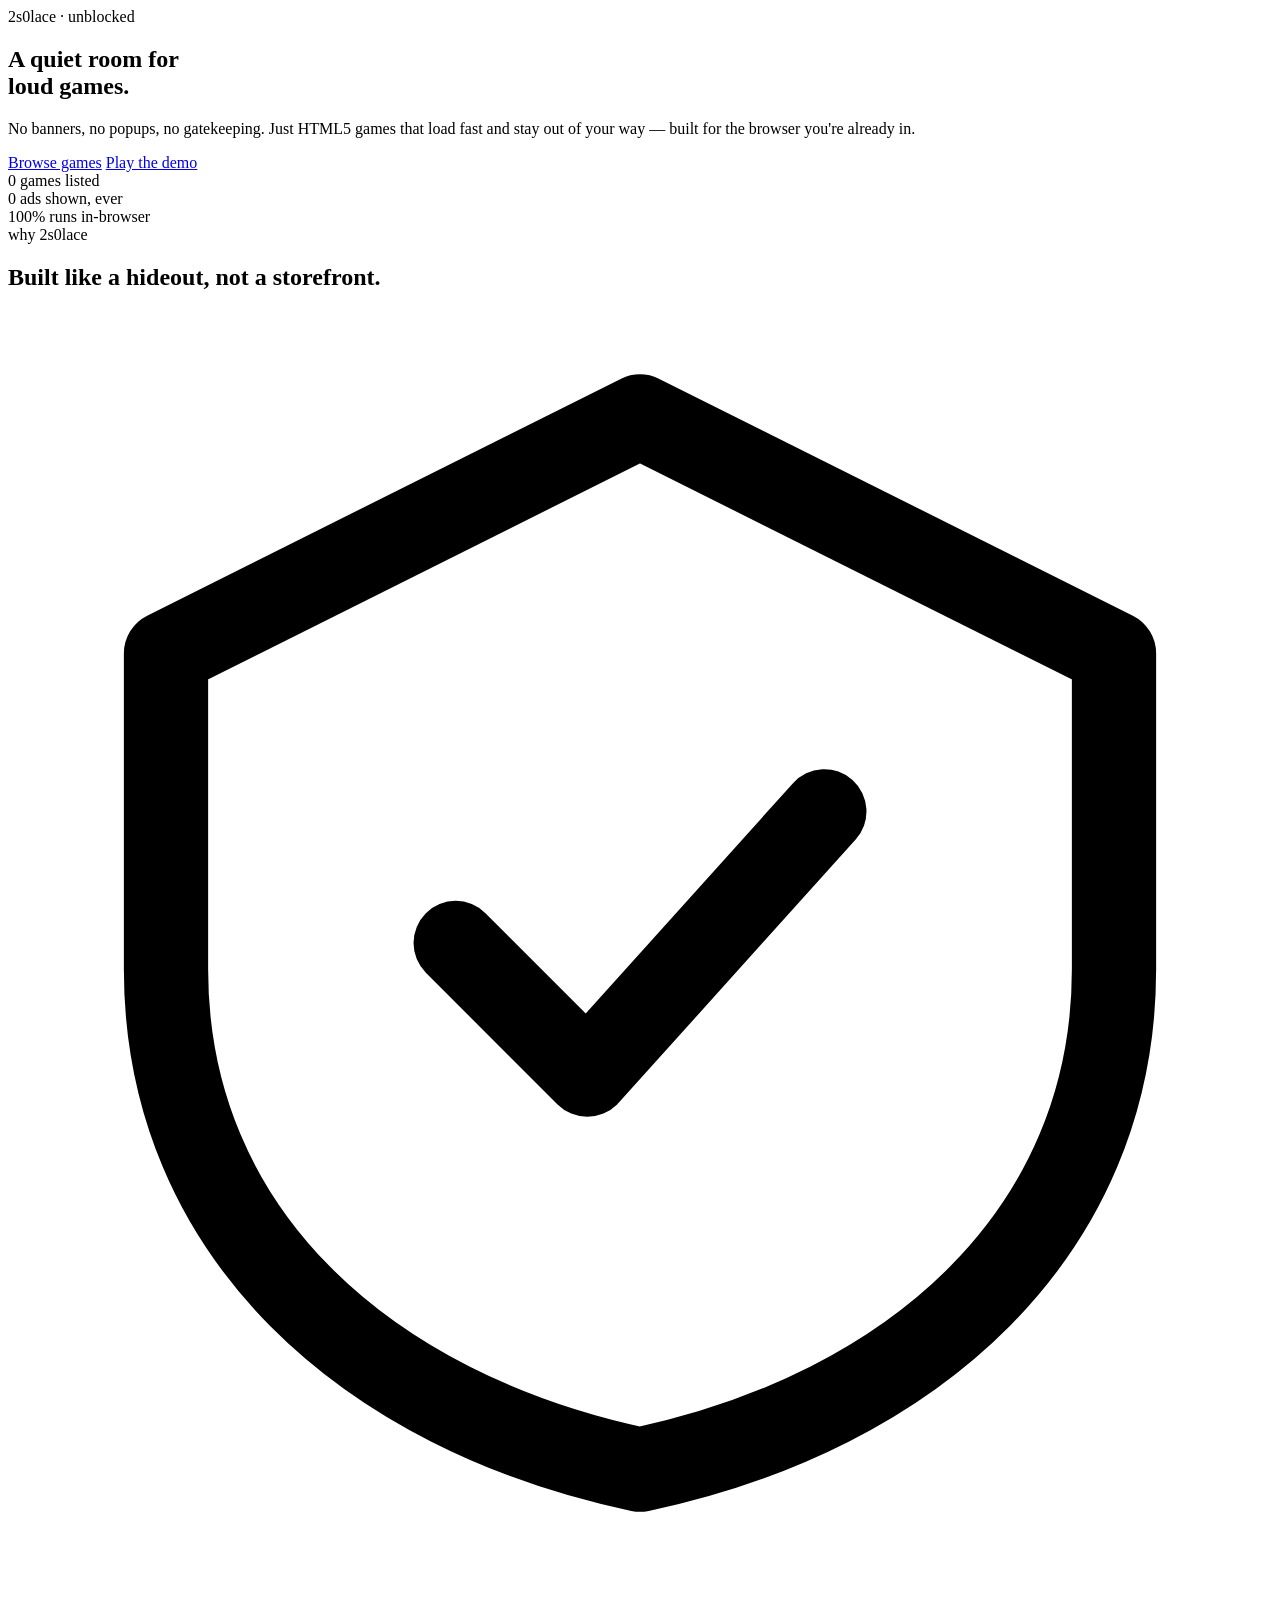
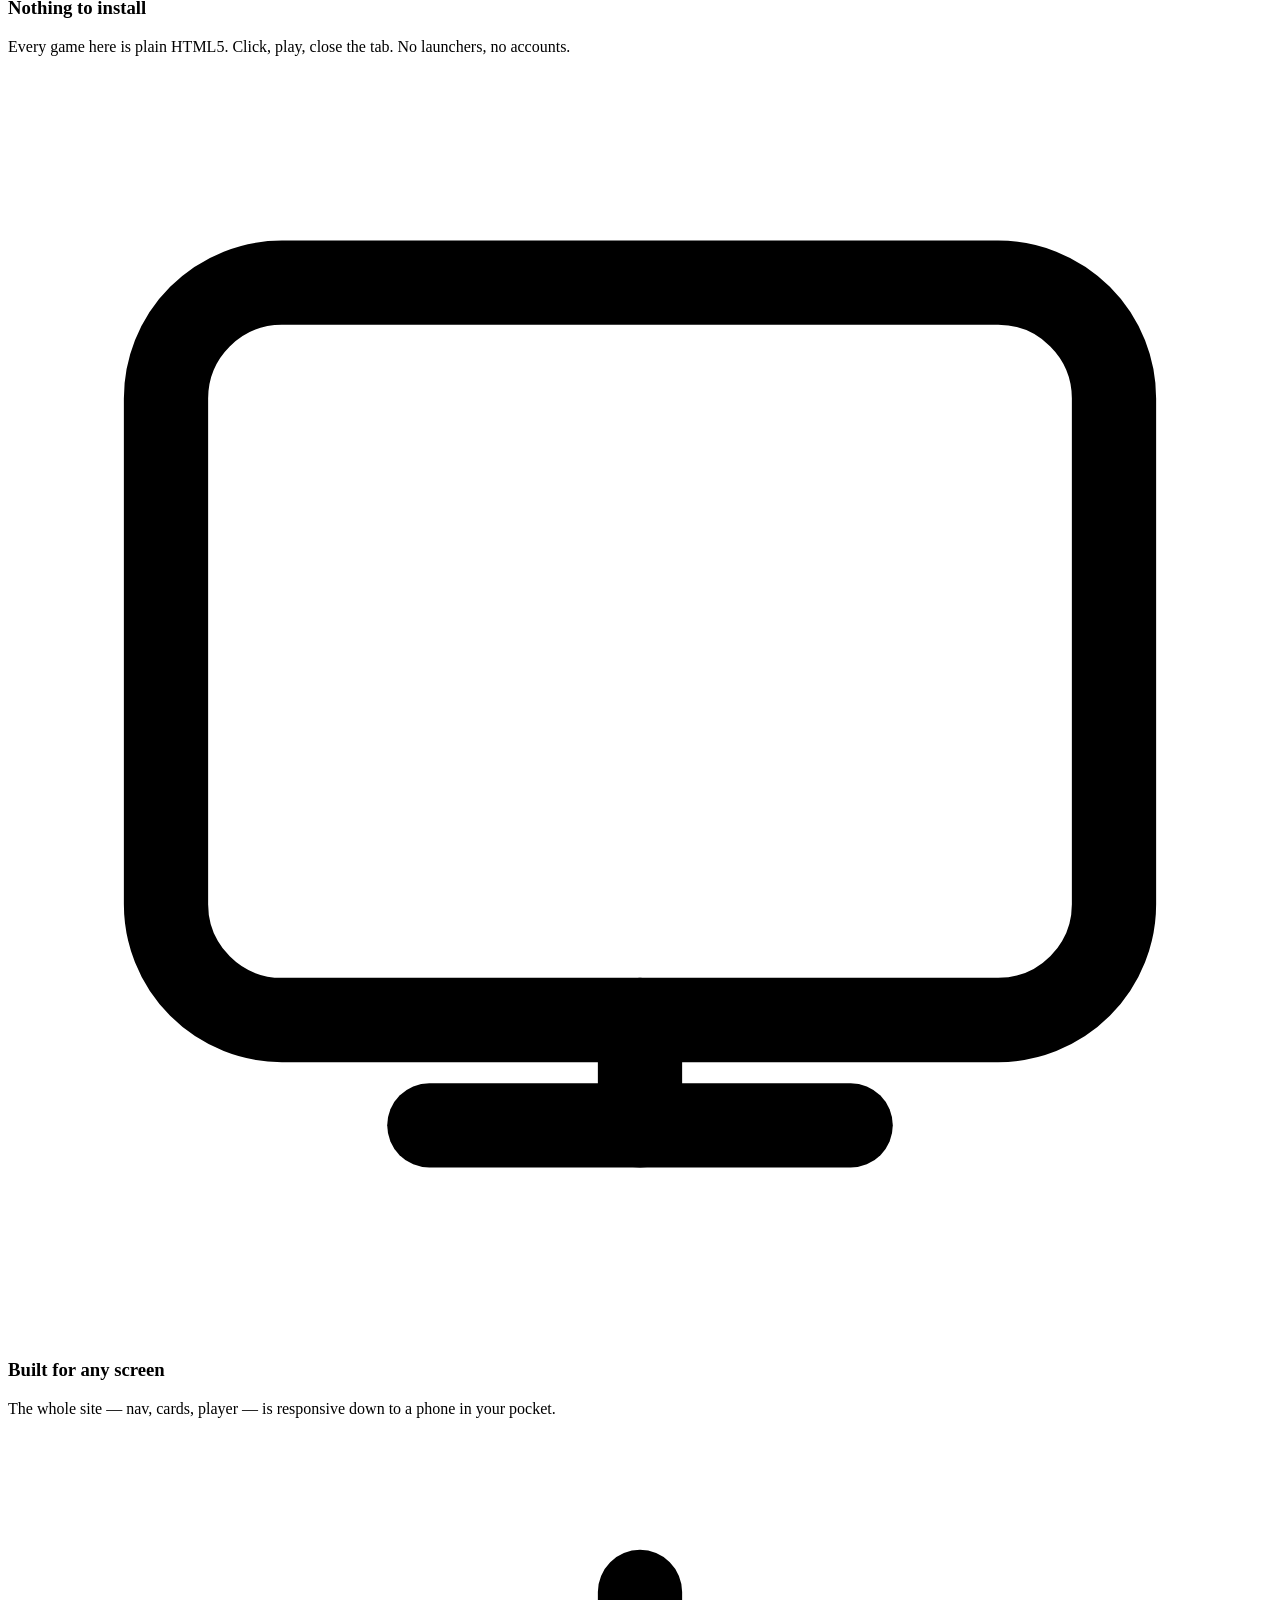
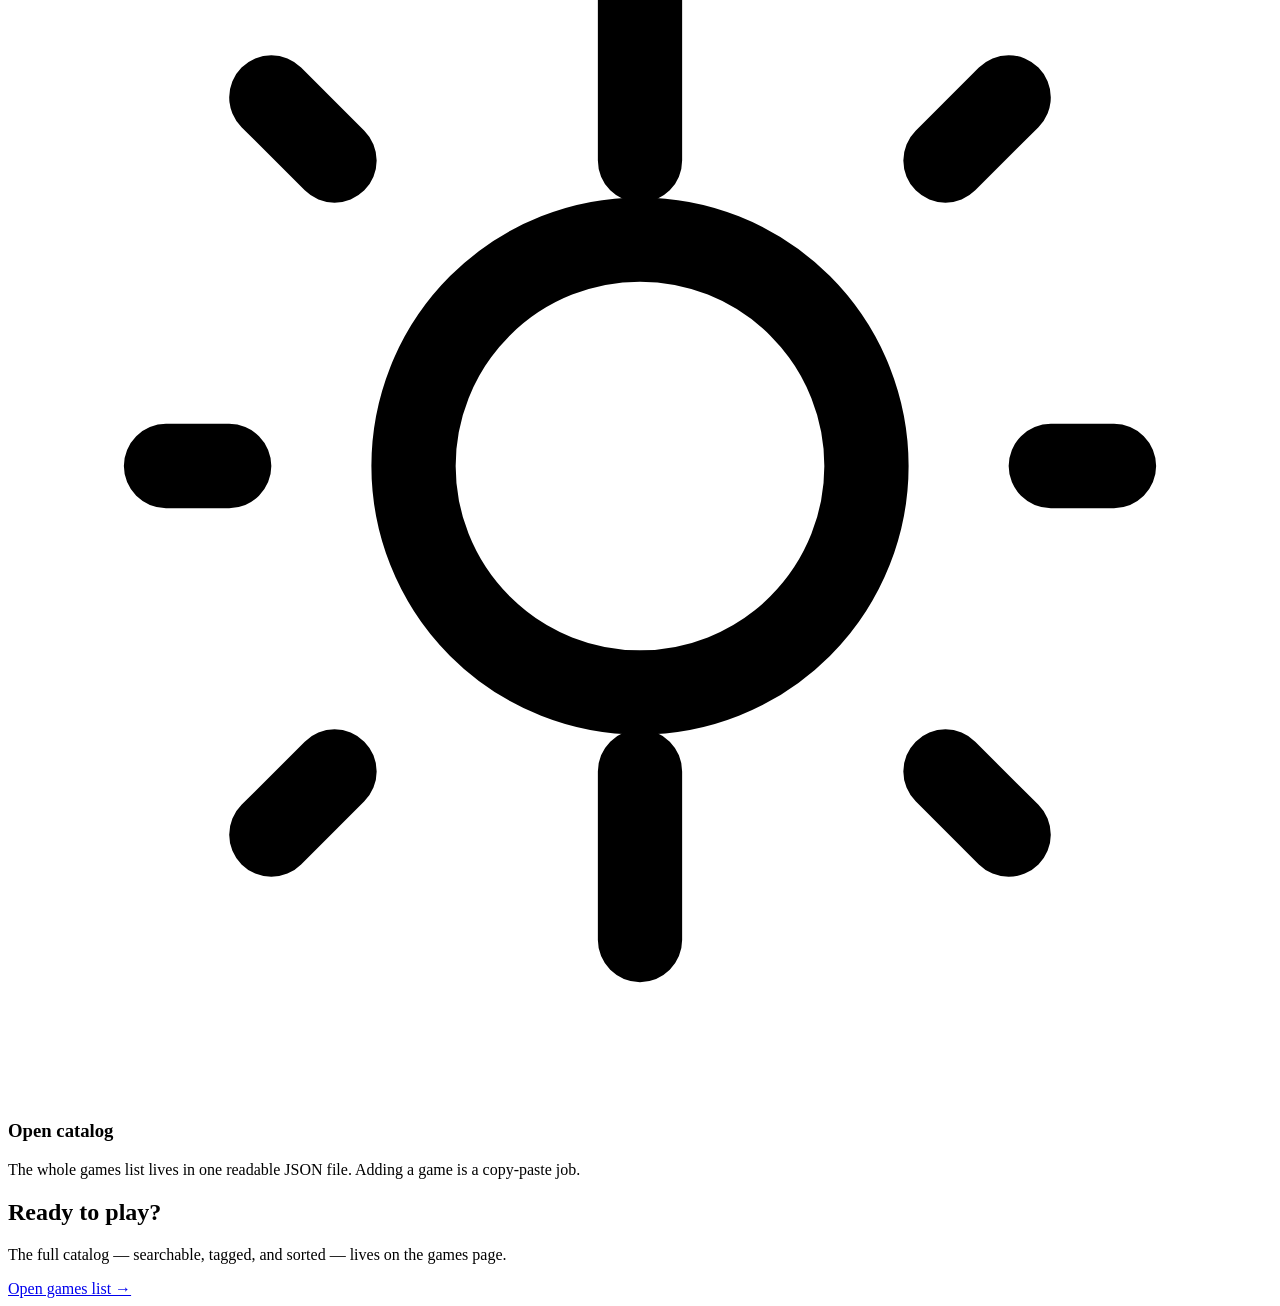
==== index.html @ 64560078 "Create index.html for 2S0LACE homepage This HTML file serves as the main page for 2S0LACE, featuring" ====
<!DOCTYPE html>
<html lang="en">
<head>
<meta charset="UTF-8" />
<meta name="viewport" content="width=device-width, initial-scale=1.0" />
<title>2S0LACE — unblocked</title>
<meta name="description" content="2S0LACE — a clean, glass-styled home for unblocked HTML5 games." />
<link rel="stylesheet" href="assets/css/tokens.css" />
<link rel="stylesheet" href="assets/css/nav.css" />
<link rel="stylesheet" href="assets/css/home.css" />
</head>
<body data-page="home">

<div id="nav-mount"></div>

<div class="page">
  <div class="content">
    <div class="container">

      <section class="hero glass glass-raised">
        <div class="hero-copy">
          <span class="eyebrow">2s0lace · unblocked</span>
          <h1 class="hero-title">A quiet room for<br />loud games.</h1>
          <p class="hero-sub">
            No banners, no popups, no gatekeeping. Just HTML5 games that load fast
            and stay out of your way — built for the browser you're already in.
          </p>
          <div class="hero-actions">
            <a href="games.html" class="btn btn-primary">Browse games</a>
            <a href="games.html#sample-game" class="btn btn-glass">Play the demo</a>
          </div>
        </div>
        <div class="hero-orb" aria-hidden="true">
          <div class="orb-ring r1"></div>
          <div class="orb-ring r2"></div>
          <div class="orb-ring r3"></div>
          <div class="orb-core"></div>
        </div>
      </section>

      <section class="stat-row">
        <div class="stat-card glass" id="stat-count">
          <span class="stat-num">—</span>
          <span class="stat-label">games listed</span>
        </div>
        <div class="stat-card glass">
          <span class="stat-num">0</span>
          <span class="stat-label">ads shown, ever</span>
        </div>
        <div class="stat-card glass">
          <span class="stat-num">100%</span>
          <span class="stat-label">runs in-browser</span>
        </div>
      </section>

      <section class="section-block">
        <div class="section-head">
          <span class="eyebrow">why 2s0lace</span>
          <h2>Built like a hideout, not a storefront.</h2>
        </div>
        <div class="feature-grid">
          <div class="feature-card glass">
            <div class="feature-icon">
              <svg viewBox="0 0 24 24" fill="none" stroke="currentColor" stroke-width="1.6" stroke-linecap="round" stroke-linejoin="round"><path d="M12 2 3 6.5v6c0 5 3.8 8.4 9 9.5 5.2-1.1 9-4.5 9-9.5v-6L12 2Z"/><path d="m8.5 12 2.5 2.5 4.5-5"/></svg>
            </div>
            <h3>Nothing to install</h3>
            <p>Every game here is plain HTML5. Click, play, close the tab. No launchers, no accounts.</p>
          </div>
          <div class="feature-card glass">
            <div class="feature-icon">
              <svg viewBox="0 0 24 24" fill="none" stroke="currentColor" stroke-width="1.6" stroke-linecap="round" stroke-linejoin="round"><rect x="3" y="4" width="18" height="14" rx="2.2"/><path d="M8 20h8"/><path d="M12 18v2"/></svg>
            </div>
            <h3>Built for any screen</h3>
            <p>The whole site — nav, cards, player — is responsive down to a phone in your pocket.</p>
          </div>
          <div class="feature-card glass">
            <div class="feature-icon">
              <svg viewBox="0 0 24 24" fill="none" stroke="currentColor" stroke-width="1.6" stroke-linecap="round" stroke-linejoin="round"><path d="M12 3v3.2M12 17.8V21M4.2 12H3m18 0h-1.2M6.2 6.2 5 5m14 14-1.2-1.2M17.8 6.2 19 5M5 19l1.2-1.2"/><circle cx="12" cy="12" r="4.3"/></svg>
            </div>
            <h3>Open catalog</h3>
            <p>The whole games list lives in one readable JSON file. Adding a game is a copy-paste job.</p>
          </div>
        </div>
      </section>

      <section class="cta-strip glass">
        <div>
          <h2>Ready to play?</h2>
          <p>The full catalog — searchable, tagged, and sorted — lives on the games page.</p>
        </div>
        <a href="games.html" class="btn btn-primary">Open games list →</a>
      </section>

    </div>
  </div>
</div>

<script src="assets/js/nav.js"></script>
<script>
  fetch('games-list.json')
    .then(r => r.json())
    .then(d => {
      const n = Array.isArray(d.games) ? d.games.length : 0;
      document.querySelector('#stat-count .stat-num').textContent = n;
    })
    .catch(() => { document.querySelector('#stat-count .stat-num').textContent = '0'; });
</script>
</body>
</html>
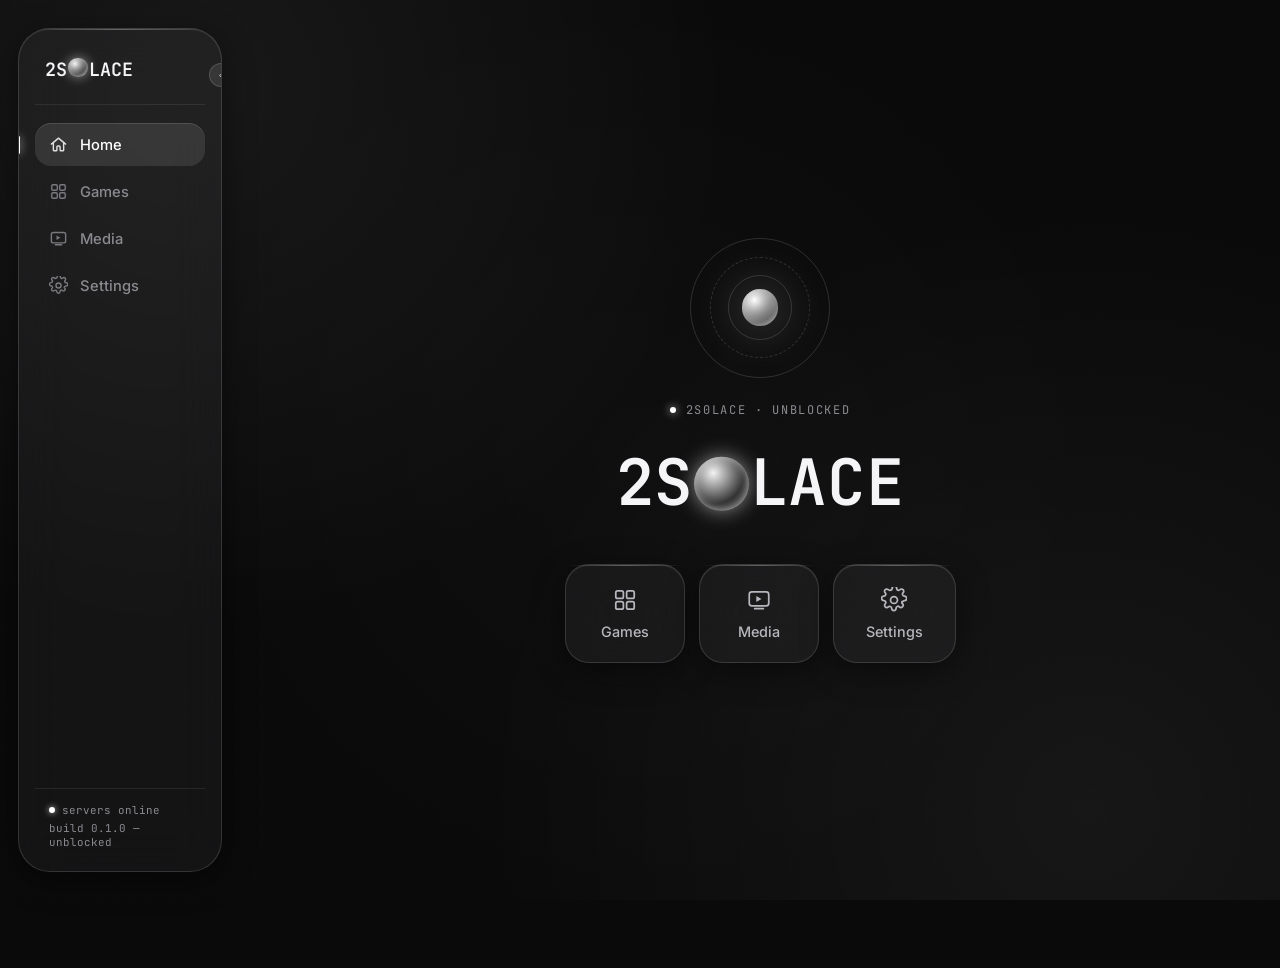
==== commit ef061a25: "Add files via upload" ====
--- a/index.html
+++ b/index.html
@@ -15,80 +15,33 @@
 
 <div class="page">
   <div class="content">
-    <div class="container">
+    <div class="container landing-container">
 
-      <section class="hero glass glass-raised">
-        <div class="hero-copy">
-          <span class="eyebrow">2s0lace · unblocked</span>
-          <h1 class="hero-title">A quiet room for<br />loud games.</h1>
-          <p class="hero-sub">
-            No banners, no popups, no gatekeeping. Just HTML5 games that load fast
-            and stay out of your way — built for the browser you're already in.
-          </p>
-          <div class="hero-actions">
-            <a href="games.html" class="btn btn-primary">Browse games</a>
-            <a href="games.html#sample-game" class="btn btn-glass">Play the demo</a>
-          </div>
-        </div>
-        <div class="hero-orb" aria-hidden="true">
+      <section class="landing">
+        <div class="landing-orb" aria-hidden="true">
           <div class="orb-ring r1"></div>
           <div class="orb-ring r2"></div>
           <div class="orb-ring r3"></div>
           <div class="orb-core"></div>
         </div>
-      </section>
 
-      <section class="stat-row">
-        <div class="stat-card glass" id="stat-count">
-          <span class="stat-num">—</span>
-          <span class="stat-label">games listed</span>
-        </div>
-        <div class="stat-card glass">
-          <span class="stat-num">0</span>
-          <span class="stat-label">ads shown, ever</span>
-        </div>
-        <div class="stat-card glass">
-          <span class="stat-num">100%</span>
-          <span class="stat-label">runs in-browser</span>
-        </div>
-      </section>
+        <span class="eyebrow">2s0lace · unblocked</span>
+        <h1 class="landing-title">2S<span class="lens-inline"></span>LACE</h1>
 
-      <section class="section-block">
-        <div class="section-head">
-          <span class="eyebrow">why 2s0lace</span>
-          <h2>Built like a hideout, not a storefront.</h2>
-        </div>
-        <div class="feature-grid">
-          <div class="feature-card glass">
-            <div class="feature-icon">
-              <svg viewBox="0 0 24 24" fill="none" stroke="currentColor" stroke-width="1.6" stroke-linecap="round" stroke-linejoin="round"><path d="M12 2 3 6.5v6c0 5 3.8 8.4 9 9.5 5.2-1.1 9-4.5 9-9.5v-6L12 2Z"/><path d="m8.5 12 2.5 2.5 4.5-5"/></svg>
-            </div>
-            <h3>Nothing to install</h3>
-            <p>Every game here is plain HTML5. Click, play, close the tab. No launchers, no accounts.</p>
-          </div>
-          <div class="feature-card glass">
-            <div class="feature-icon">
-              <svg viewBox="0 0 24 24" fill="none" stroke="currentColor" stroke-width="1.6" stroke-linecap="round" stroke-linejoin="round"><rect x="3" y="4" width="18" height="14" rx="2.2"/><path d="M8 20h8"/><path d="M12 18v2"/></svg>
-            </div>
-            <h3>Built for any screen</h3>
-            <p>The whole site — nav, cards, player — is responsive down to a phone in your pocket.</p>
-          </div>
-          <div class="feature-card glass">
-            <div class="feature-icon">
-              <svg viewBox="0 0 24 24" fill="none" stroke="currentColor" stroke-width="1.6" stroke-linecap="round" stroke-linejoin="round"><path d="M12 3v3.2M12 17.8V21M4.2 12H3m18 0h-1.2M6.2 6.2 5 5m14 14-1.2-1.2M17.8 6.2 19 5M5 19l1.2-1.2"/><circle cx="12" cy="12" r="4.3"/></svg>
-            </div>
-            <h3>Open catalog</h3>
-            <p>The whole games list lives in one readable JSON file. Adding a game is a copy-paste job.</p>
-          </div>
-        </div>
-      </section>
-
-      <section class="cta-strip glass">
-        <div>
-          <h2>Ready to play?</h2>
-          <p>The full catalog — searchable, tagged, and sorted — lives on the games page.</p>
-        </div>
-        <a href="games.html" class="btn btn-primary">Open games list →</a>
+        <nav class="quick-links">
+          <a href="games.html" class="quick-link glass">
+            <svg viewBox="0 0 24 24" fill="none" stroke="currentColor" stroke-width="1.6" stroke-linecap="round" stroke-linejoin="round"><rect x="3.5" y="3.5" width="7" height="7" rx="1.6"/><rect x="13.5" y="3.5" width="7" height="7" rx="1.6"/><rect x="3.5" y="13.5" width="7" height="7" rx="1.6"/><rect x="13.5" y="13.5" width="7" height="7" rx="1.6"/></svg>
+            <span>Games</span>
+          </a>
+          <a href="media.html" class="quick-link glass">
+            <svg viewBox="0 0 24 24" fill="none" stroke="currentColor" stroke-width="1.6" stroke-linecap="round" stroke-linejoin="round"><rect x="3" y="4.5" width="18" height="13" rx="2.4"/><path d="M9.5 8.2v5.6l4.8-2.8-4.8-2.8Z" fill="currentColor" stroke="none"/><path d="M8 20h8"/></svg>
+            <span>Media</span>
+          </a>
+          <a href="settings.html" class="quick-link glass">
+            <svg viewBox="0 0 24 24" fill="none" stroke="currentColor" stroke-width="1.6" stroke-linecap="round" stroke-linejoin="round"><circle cx="12" cy="12" r="3.2"/><path d="M19.4 13.5a1.7 1.7 0 0 0 .34 1.87l.06.06a2.05 2.05 0 1 1-2.9 2.9l-.06-.06a1.7 1.7 0 0 0-1.87-.34 1.7 1.7 0 0 0-1.03 1.56v.17a2.05 2.05 0 1 1-4.1 0v-.09a1.7 1.7 0 0 0-1.11-1.56 1.7 1.7 0 0 0-1.87.34l-.06.06a2.05 2.05 0 1 1-2.9-2.9l.06-.06a1.7 1.7 0 0 0 .34-1.87A1.7 1.7 0 0 0 2.79 12.5h-.17a2.05 2.05 0 1 1 0-4.1h.09A1.7 1.7 0 0 0 4.27 7.3a1.7 1.7 0 0 0-.34-1.87l-.06-.06a2.05 2.05 0 1 1 2.9-2.9l.06.06a1.7 1.7 0 0 0 1.87.34h.08A1.7 1.7 0 0 0 10.34 1.4v-.17a2.05 2.05 0 1 1 4.1 0v.09a1.7 1.7 0 0 0 1.03 1.56h.08a1.7 1.7 0 0 0 1.87-.34l.06-.06a2.05 2.05 0 1 1 2.9 2.9l-.06.06a1.7 1.7 0 0 0-.34 1.87v.08a1.7 1.7 0 0 0 1.56 1.03h.17a2.05 2.05 0 1 1 0 4.1h-.09a1.7 1.7 0 0 0-1.56 1.03Z"/></svg>
+            <span>Settings</span>
+          </a>
+        </nav>
       </section>
 
     </div>
@@ -96,14 +49,5 @@
 </div>
 
 <script src="assets/js/nav.js"></script>
-<script>
-  fetch('games-list.json')
-    .then(r => r.json())
-    .then(d => {
-      const n = Array.isArray(d.games) ? d.games.length : 0;
-      document.querySelector('#stat-count .stat-num').textContent = n;
-    })
-    .catch(() => { document.querySelector('#stat-count .stat-num').textContent = '0'; });
-</script>
 </body>
 </html>
--- a/assets/css/tokens.css
+++ b/assets/css/tokens.css
@@ -0,0 +1,262 @@
+/* ==========================================================================
+   2S0LACE — Design Tokens
+   Liquid glass / black & white / rounded
+   ========================================================================== */
+
+@import url('https://fonts.googleapis.com/css2?family=Space+Grotesk:wght@400;500;600;700&family=Inter:wght@400;500;600;700&family=JetBrains+Mono:wght@400;500;600&display=swap');
+
+:root {
+  /* ---- Color ---- */
+  --void:            #0a0a0b;
+  --void-soft:       #111113;
+  --ink:             #f5f5f7;
+  --ink-dim:         #b7b7bd;
+  --ink-faint:       #8a8a90;
+  --hairline:        rgba(255, 255, 255, 0.08);
+  --hairline-strong: rgba(255, 255, 255, 0.16);
+
+  /* Glass surfaces — layered whites at low opacity over the void */
+  --glass-1: rgba(255, 255, 255, 0.045);
+  --glass-2: rgba(255, 255, 255, 0.07);
+  --glass-3: rgba(255, 255, 255, 0.10);
+  --glass-border: rgba(255, 255, 255, 0.14);
+  --glass-highlight: rgba(255, 255, 255, 0.5);
+
+  --white: #ffffff;
+  --black: #000000;
+
+  /* ---- Radius ---- */
+  --r-sm: 10px;
+  --r-md: 16px;
+  --r-lg: 24px;
+  --r-xl: 32px;
+  --r-pill: 999px;
+
+  /* ---- Type ---- */
+  --font-display: 'Space Grotesk', system-ui, sans-serif;
+  --font-body: 'Inter', system-ui, sans-serif;
+  --font-mono: 'JetBrains Mono', ui-monospace, monospace;
+
+  /* ---- Shadow / depth ---- */
+  --shadow-glass: 0 8px 32px rgba(0, 0, 0, 0.45), inset 0 1px 0 rgba(255, 255, 255, 0.08);
+  --shadow-lift: 0 16px 48px rgba(0, 0, 0, 0.55), inset 0 1px 0 rgba(255, 255, 255, 0.1);
+
+  /* ---- Motion ---- */
+  --ease: cubic-bezier(0.16, 1, 0.3, 1);
+  --fast: 150ms;
+  --med: 300ms;
+}
+
+* { box-sizing: border-box; }
+
+html {
+  color-scheme: dark;
+  scroll-behavior: smooth;
+}
+
+body {
+  margin: 0;
+  min-height: 100vh;
+  background: var(--void);
+  color: var(--ink);
+  font-family: var(--font-body);
+  -webkit-font-smoothing: antialiased;
+  overflow-x: hidden;
+}
+
+/* Ambient background — subtle radial glow, no color accent, just light */
+.ambient {
+  position: fixed;
+  inset: 0;
+  z-index: 0;
+  pointer-events: none;
+  background:
+    radial-gradient(circle at 15% 10%, rgba(255,255,255,0.06), transparent 40%),
+    radial-gradient(circle at 85% 90%, rgba(255,255,255,0.05), transparent 45%),
+    radial-gradient(circle at 50% 50%, rgba(255,255,255,0.02), transparent 60%);
+}
+
+.ambient::after {
+  content: '';
+  position: absolute;
+  inset: 0;
+  background-image: url("data:image/svg+xml,%3Csvg xmlns='http://www.w3.org/2000/svg' width='120' height='120'%3E%3Cfilter id='n'%3E%3CfeTurbulence type='fractalNoise' baseFrequency='0.9' numOctaves='2' stitchTiles='stitch'/%3E%3C/filter%3E%3Crect width='100%25' height='100%25' filter='url(%23n)' opacity='0.02'/%3E%3C/svg%3E");
+  opacity: 0.5;
+}
+
+a { color: inherit; text-decoration: none; }
+ul { list-style: none; margin: 0; padding: 0; }
+button { font-family: inherit; }
+
+::selection { background: rgba(255,255,255,0.2); color: var(--white); }
+
+/* Scrollbar */
+::-webkit-scrollbar { width: 10px; height: 10px; }
+::-webkit-scrollbar-track { background: transparent; }
+::-webkit-scrollbar-thumb { background: var(--glass-3); border-radius: var(--r-pill); border: 2px solid var(--void); }
+::-webkit-scrollbar-thumb:hover { background: var(--glass-border); }
+
+/* Focus visibility */
+:focus-visible {
+  outline: 2px solid rgba(255,255,255,0.6);
+  outline-offset: 3px;
+  border-radius: var(--r-sm);
+}
+
+/* ---- Glass panel primitive ---- */
+.glass {
+  background: var(--glass-1);
+  backdrop-filter: blur(24px) saturate(140%);
+  -webkit-backdrop-filter: blur(24px) saturate(140%);
+  border: 1px solid var(--glass-border);
+  border-radius: var(--r-lg);
+  box-shadow: var(--shadow-glass);
+  position: relative;
+}
+
+.glass::before {
+  /* top sheen — the "liquid" highlight */
+  content: '';
+  position: absolute;
+  top: 0; left: 0; right: 0;
+  height: 1px;
+  background: linear-gradient(90deg, transparent, var(--glass-highlight), transparent);
+  opacity: 0.5;
+  border-radius: var(--r-lg) var(--r-lg) 0 0;
+}
+
+.glass-raised {
+  background: var(--glass-2);
+  box-shadow: var(--shadow-lift);
+}
+
+/* ---- Buttons ---- */
+.btn {
+  display: inline-flex;
+  align-items: center;
+  justify-content: center;
+  gap: 8px;
+  padding: 12px 22px;
+  border-radius: var(--r-pill);
+  font-family: var(--font-body);
+  font-weight: 600;
+  font-size: 0.95rem;
+  cursor: pointer;
+  border: 1px solid transparent;
+  transition: transform var(--fast) var(--ease), background var(--fast) var(--ease), border-color var(--fast) var(--ease);
+  white-space: nowrap;
+}
+
+.btn:active { transform: scale(0.97); }
+
+.btn-primary {
+  background: var(--white);
+  color: var(--void);
+}
+.btn-primary:hover { background: var(--ink-dim); }
+
+.btn-glass {
+  background: var(--glass-2);
+  border-color: var(--glass-border);
+  color: var(--ink);
+  backdrop-filter: blur(16px);
+  -webkit-backdrop-filter: blur(16px);
+}
+.btn-glass:hover { background: var(--glass-3); border-color: var(--hairline-strong); }
+
+.btn-ghost {
+  background: transparent;
+  color: var(--ink-dim);
+  border-color: transparent;
+}
+.btn-ghost:hover { color: var(--ink); background: var(--glass-1); }
+
+/* ---- Chips / tags ---- */
+.chip {
+  display: inline-flex;
+  align-items: center;
+  gap: 6px;
+  padding: 5px 12px;
+  border-radius: var(--r-pill);
+  font-family: var(--font-mono);
+  font-size: 0.72rem;
+  letter-spacing: 0.02em;
+  background: var(--glass-2);
+  border: 1px solid var(--glass-border);
+  color: var(--ink-dim);
+  text-transform: lowercase;
+}
+
+/* ---- Layout shells ---- */
+.page {
+  position: relative;
+  z-index: 1;
+  min-height: 100vh;
+}
+
+.content {
+  flex: 1;
+  min-width: 0;
+  padding: 32px clamp(20px, 4vw, 56px) 100px;
+}
+
+.container {
+  max-width: 1180px;
+  margin: 0 auto;
+}
+
+/* ---- Section headers ---- */
+.eyebrow {
+  font-family: var(--font-mono);
+  font-size: 0.75rem;
+  letter-spacing: 0.14em;
+  text-transform: uppercase;
+  color: var(--ink-faint);
+  display: flex;
+  align-items: center;
+  gap: 10px;
+}
+
+.eyebrow::before {
+  content: '';
+  width: 6px;
+  height: 6px;
+  border-radius: 50%;
+  background: var(--white);
+  box-shadow: 0 0 8px rgba(255,255,255,0.8);
+}
+
+h1, h2, h3, h4 {
+  font-family: var(--font-display);
+  font-weight: 600;
+  margin: 0;
+  letter-spacing: -0.01em;
+}
+
+p { color: var(--ink-dim); line-height: 1.6; margin: 0; }
+
+/* ---- Placeholder page state ---- */
+.placeholder {
+  display: flex;
+  flex-direction: column;
+  align-items: center;
+  justify-content: center;
+  text-align: center;
+  min-height: 60vh;
+  gap: 20px;
+  padding: 40px;
+}
+
+.placeholder-icon {
+  width: 72px;
+  height: 72px;
+  border-radius: var(--r-lg);
+  display: flex;
+  align-items: center;
+  justify-content: center;
+  color: var(--ink-dim);
+}
+
+@media (max-width: 860px) {
+  .content { padding: 24px 16px 120px; }
+}
--- a/assets/css/nav.css
+++ b/assets/css/nav.css
@@ -0,0 +1,233 @@
+/* ==========================================================================
+   2S0LACE — Navigation
+   ========================================================================== */
+
+:root {
+  --sidenav-w: 240px;
+  --sidenav-w-collapsed: 84px;
+}
+
+.sidenav {
+  width: var(--sidenav-w);
+  flex-shrink: 0;
+  position: fixed;
+  top: 0;
+  left: 0;
+  height: 100vh;
+  padding: 28px 18px;
+  display: flex;
+  flex-direction: column;
+  gap: 28px;
+  z-index: 10;
+  transition: width var(--med) var(--ease);
+}
+
+body.nav-collapsed .sidenav { width: var(--sidenav-w-collapsed); }
+
+.sidenav-inner {
+  background: var(--glass-1);
+  backdrop-filter: blur(24px) saturate(140%);
+  -webkit-backdrop-filter: blur(24px) saturate(140%);
+  border: 1px solid var(--glass-border);
+  border-radius: var(--r-xl);
+  box-shadow: var(--shadow-glass);
+  height: 100%;
+  width: 100%;
+  display: flex;
+  flex-direction: column;
+  padding: 22px 16px;
+  position: relative;
+  overflow: hidden;
+}
+
+.collapse-toggle {
+  position: absolute;
+  top: 34px;
+  right: -12px;
+  width: 24px;
+  height: 24px;
+  border-radius: 50%;
+  background: var(--glass-3);
+  border: 1px solid var(--glass-border);
+  color: var(--ink);
+  display: flex;
+  align-items: center;
+  justify-content: center;
+  cursor: pointer;
+  z-index: 11;
+  transition: background var(--fast) var(--ease), transform var(--med) var(--ease);
+}
+.collapse-toggle:hover { background: var(--white); color: var(--void); }
+.collapse-toggle svg { width: 13px; height: 13px; transition: transform var(--med) var(--ease); }
+body.nav-collapsed .collapse-toggle svg { transform: rotate(180deg); }
+
+/* Hide labels + footer text when collapsed, keep icons centered */
+body.nav-collapsed .wordmark span.full { display: none; }
+body.nav-collapsed .nav-item span { display: none; }
+body.nav-collapsed .nav-item { justify-content: center; }
+body.nav-collapsed .nav-footer { display: none; }
+body.nav-collapsed .wordmark { justify-content: center; padding-left: 0; padding-right: 0; }
+
+.sidenav-inner::before {
+  content: '';
+  position: absolute;
+  top: 0; left: 0; right: 0;
+  height: 1px;
+  background: linear-gradient(90deg, transparent, var(--glass-highlight), transparent);
+  opacity: 0.5;
+}
+
+/* Wordmark — the signature element */
+.wordmark {
+  font-family: var(--font-mono);
+  font-size: 1.15rem;
+  font-weight: 600;
+  letter-spacing: 0.01em;
+  display: flex;
+  align-items: baseline;
+  padding: 6px 10px 22px;
+  margin-bottom: 18px;
+  border-bottom: 1px solid var(--hairline);
+  color: var(--ink);
+}
+
+.wordmark .lens {
+  display: inline-block;
+  position: relative;
+  width: 1.05em;
+  height: 1.05em;
+  border-radius: 50%;
+  background: radial-gradient(circle at 35% 30%, rgba(255,255,255,0.95), rgba(255,255,255,0.15) 60%, rgba(255,255,255,0.35) 100%);
+  box-shadow: 0 0 12px rgba(255,255,255,0.5), inset 0 0 6px rgba(255,255,255,0.6);
+  vertical-align: middle;
+  margin: 0 1px;
+  transform: translateY(1px);
+}
+
+.nav-list {
+  display: flex;
+  flex-direction: column;
+  gap: 4px;
+  flex: 1;
+}
+
+.nav-item {
+  display: flex;
+  align-items: center;
+  gap: 12px;
+  padding: 12px 14px;
+  border-radius: var(--r-md);
+  color: var(--ink-faint);
+  font-weight: 500;
+  font-size: 0.92rem;
+  transition: background var(--fast) var(--ease), color var(--fast) var(--ease);
+  position: relative;
+}
+
+.nav-item svg { width: 19px; height: 19px; flex-shrink: 0; opacity: 0.85; }
+
+.nav-item:hover {
+  background: var(--glass-2);
+  color: var(--ink);
+}
+
+.nav-item.active {
+  background: var(--glass-3);
+  color: var(--white);
+  box-shadow: inset 0 1px 0 rgba(255,255,255,0.12);
+}
+
+.nav-item.active::before {
+  content: '';
+  position: absolute;
+  left: -18px;
+  top: 50%;
+  transform: translateY(-50%);
+  width: 3px;
+  height: 18px;
+  border-radius: var(--r-pill);
+  background: var(--white);
+  box-shadow: 0 0 10px rgba(255,255,255,0.7);
+}
+
+.nav-footer {
+  padding-top: 14px;
+  border-top: 1px solid var(--hairline);
+  font-family: var(--font-mono);
+  font-size: 0.68rem;
+  color: var(--ink-faint);
+  display: flex;
+  flex-direction: column;
+  gap: 4px;
+  padding-left: 14px;
+}
+
+.status-dot-row { display: flex; align-items: center; gap: 7px; }
+.status-dot {
+  width: 6px; height: 6px; border-radius: 50%;
+  background: #ffffff;
+  box-shadow: 0 0 6px rgba(255,255,255,0.8);
+}
+
+/* Push page content clear of the fixed sidenav */
+.content { margin-left: var(--sidenav-w); transition: margin-left var(--med) var(--ease); }
+body.nav-collapsed .content { margin-left: var(--sidenav-w-collapsed); }
+
+/* Mobile top bar + bottom nav */
+.topbar {
+  display: none;
+}
+
+.bottomnav {
+  display: none;
+}
+
+@media (max-width: 860px) {
+  .sidenav { display: none; }
+  .content, body.nav-collapsed .content { margin-left: 0; }
+
+  .topbar {
+    display: flex;
+    align-items: center;
+    justify-content: space-between;
+    padding: 14px 16px;
+    position: sticky;
+    top: 0;
+    z-index: 20;
+    background: rgba(10,10,11,0.7);
+    backdrop-filter: blur(20px);
+    -webkit-backdrop-filter: blur(20px);
+    border-bottom: 1px solid var(--hairline);
+  }
+
+  .topbar .wordmark { padding: 0; margin: 0; border: none; font-size: 1rem; }
+
+  .bottomnav {
+    display: flex;
+    position: fixed;
+    bottom: 14px;
+    left: 50%;
+    transform: translateX(-50%);
+    z-index: 30;
+    padding: 8px;
+    gap: 4px;
+    background: var(--glass-2);
+    backdrop-filter: blur(24px) saturate(140%);
+    -webkit-backdrop-filter: blur(24px) saturate(140%);
+    border: 1px solid var(--glass-border);
+    border-radius: var(--r-pill);
+    box-shadow: var(--shadow-lift);
+  }
+
+  .bottomnav .nav-item {
+    flex-direction: column;
+    gap: 3px;
+    padding: 9px 16px;
+    border-radius: var(--r-pill);
+    font-size: 0.62rem;
+  }
+
+  .bottomnav .nav-item.active::before { display: none; }
+  .bottomnav .nav-item.active { background: var(--white); color: var(--void); }
+  .bottomnav .nav-item svg { width: 18px; height: 18px; }
+}
--- a/assets/css/home.css
+++ b/assets/css/home.css
@@ -0,0 +1,103 @@
+/* ==========================================================================
+   2S0LACE — Home page (title + quick links only)
+   ========================================================================== */
+
+.landing-container {
+  min-height: calc(100vh - 64px);
+  display: flex;
+  align-items: center;
+  justify-content: center;
+}
+
+.landing {
+  display: flex;
+  flex-direction: column;
+  align-items: center;
+  text-align: center;
+  gap: 18px;
+  padding: 40px 20px;
+}
+
+.landing-orb {
+  position: relative;
+  width: 140px;
+  height: 140px;
+  display: flex;
+  align-items: center;
+  justify-content: center;
+  margin-bottom: 6px;
+}
+
+.orb-ring {
+  position: absolute;
+  border-radius: 50%;
+  border: 1px solid var(--glass-border);
+}
+.orb-ring.r1 { width: 100%; height: 100%; animation: spin 40s linear infinite; }
+.orb-ring.r2 { width: 72%; height: 72%; border-style: dashed; animation: spin 30s linear infinite reverse; }
+.orb-ring.r3 { width: 46%; height: 46%; animation: spin 20s linear infinite; }
+
+.orb-core {
+  width: 26%;
+  height: 26%;
+  border-radius: 50%;
+  background: radial-gradient(circle at 35% 30%, #ffffff, rgba(255,255,255,0.2) 65%, rgba(255,255,255,0.4));
+  box-shadow: 0 0 50px rgba(255,255,255,0.35), inset 0 0 20px rgba(255,255,255,0.6);
+}
+
+@keyframes spin { to { transform: rotate(360deg); } }
+
+.landing-title {
+  font-family: var(--font-mono);
+  font-size: clamp(2.4rem, 7vw, 4rem);
+  font-weight: 600;
+  letter-spacing: 0.01em;
+  margin: 4px 0 10px;
+}
+
+.lens-inline {
+  display: inline-block;
+  position: relative;
+  width: 0.85em;
+  height: 0.85em;
+  border-radius: 50%;
+  background: radial-gradient(circle at 35% 30%, rgba(255,255,255,0.95), rgba(255,255,255,0.15) 60%, rgba(255,255,255,0.35) 100%);
+  box-shadow: 0 0 20px rgba(255,255,255,0.5), inset 0 0 8px rgba(255,255,255,0.6);
+  vertical-align: middle;
+  margin: 0 0.02em;
+  transform: translateY(-0.05em);
+}
+
+.quick-links {
+  display: flex;
+  gap: 14px;
+  flex-wrap: wrap;
+  justify-content: center;
+  margin-top: 12px;
+}
+
+.quick-link {
+  display: flex;
+  flex-direction: column;
+  align-items: center;
+  gap: 10px;
+  padding: 22px 32px;
+  min-width: 120px;
+  color: var(--ink-dim);
+  font-weight: 500;
+  font-size: 0.9rem;
+  transition: transform var(--fast) var(--ease), color var(--fast) var(--ease), background var(--fast) var(--ease);
+}
+
+.quick-link svg { width: 26px; height: 26px; }
+
+.quick-link:hover {
+  transform: translateY(-3px);
+  color: var(--ink);
+  background: var(--glass-2);
+}
+
+@media (max-width: 480px) {
+  .quick-links { gap: 10px; }
+  .quick-link { padding: 18px 22px; min-width: 96px; }
+}
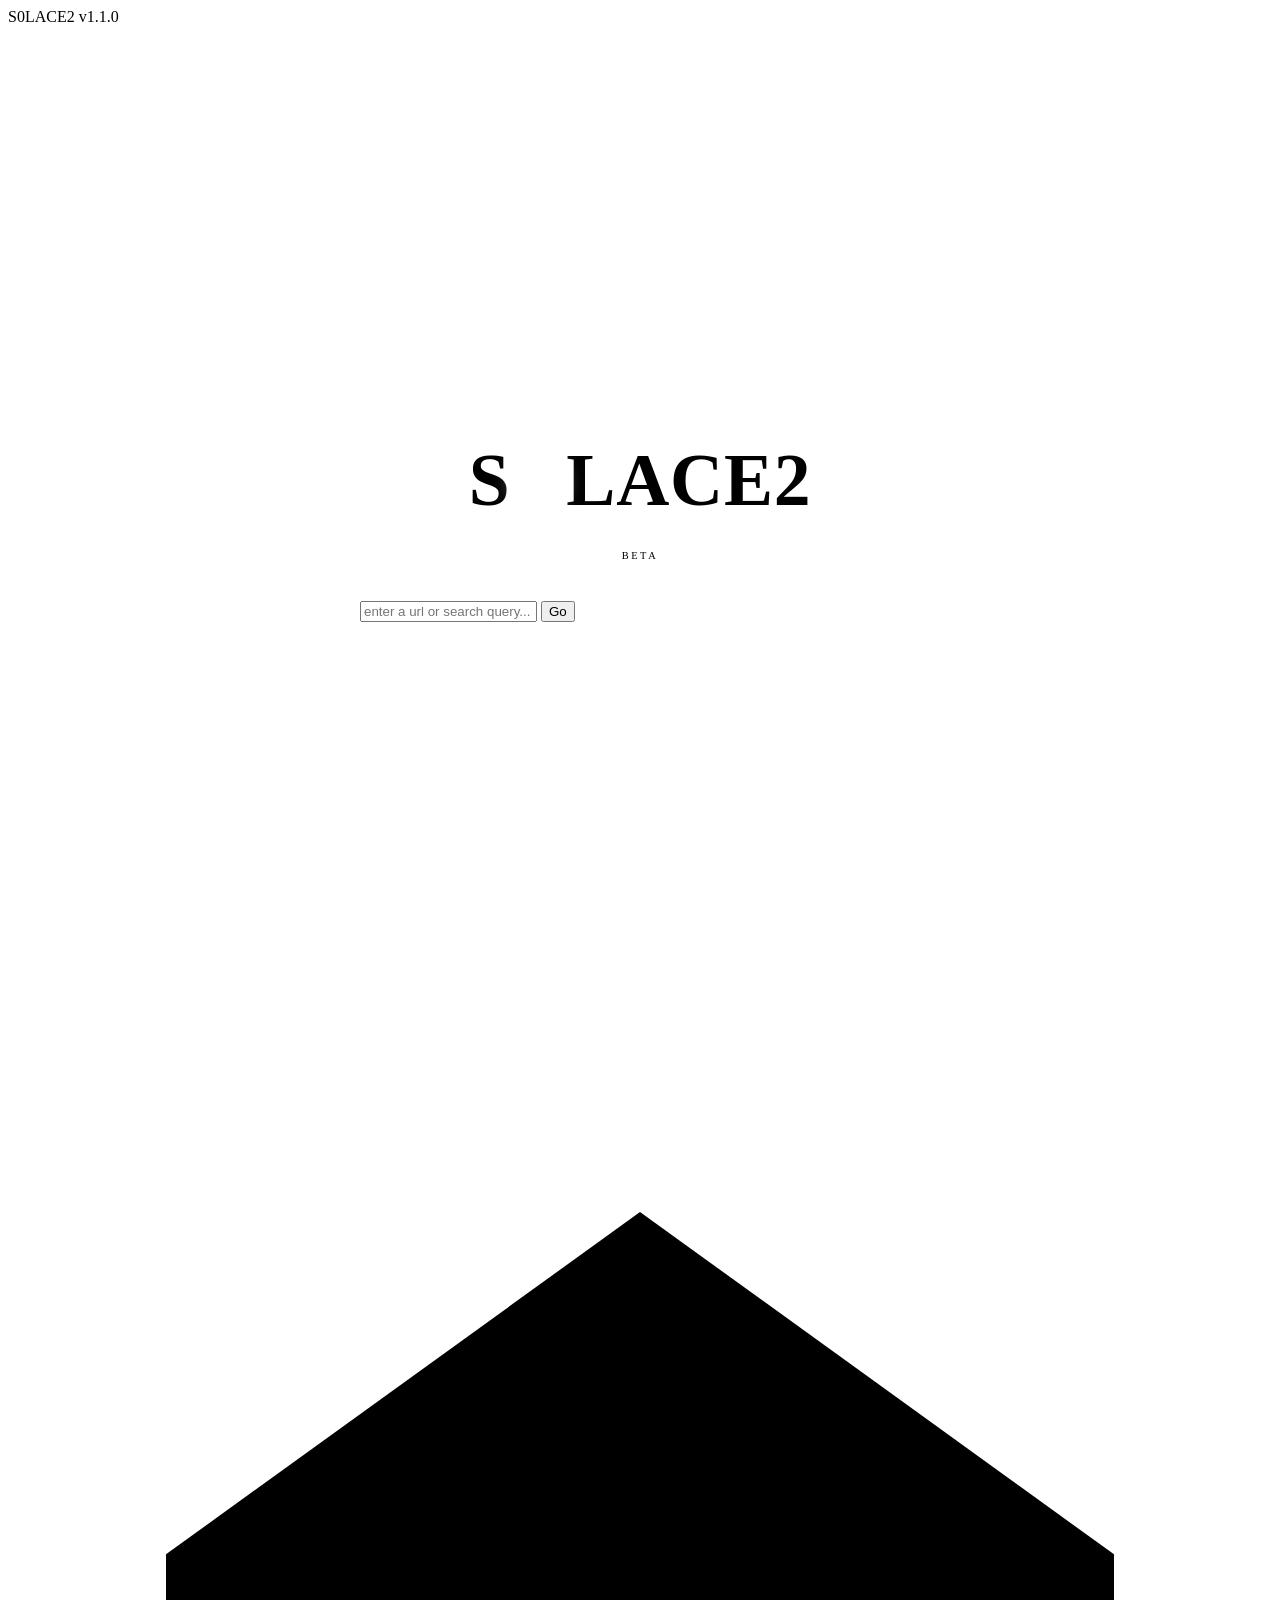
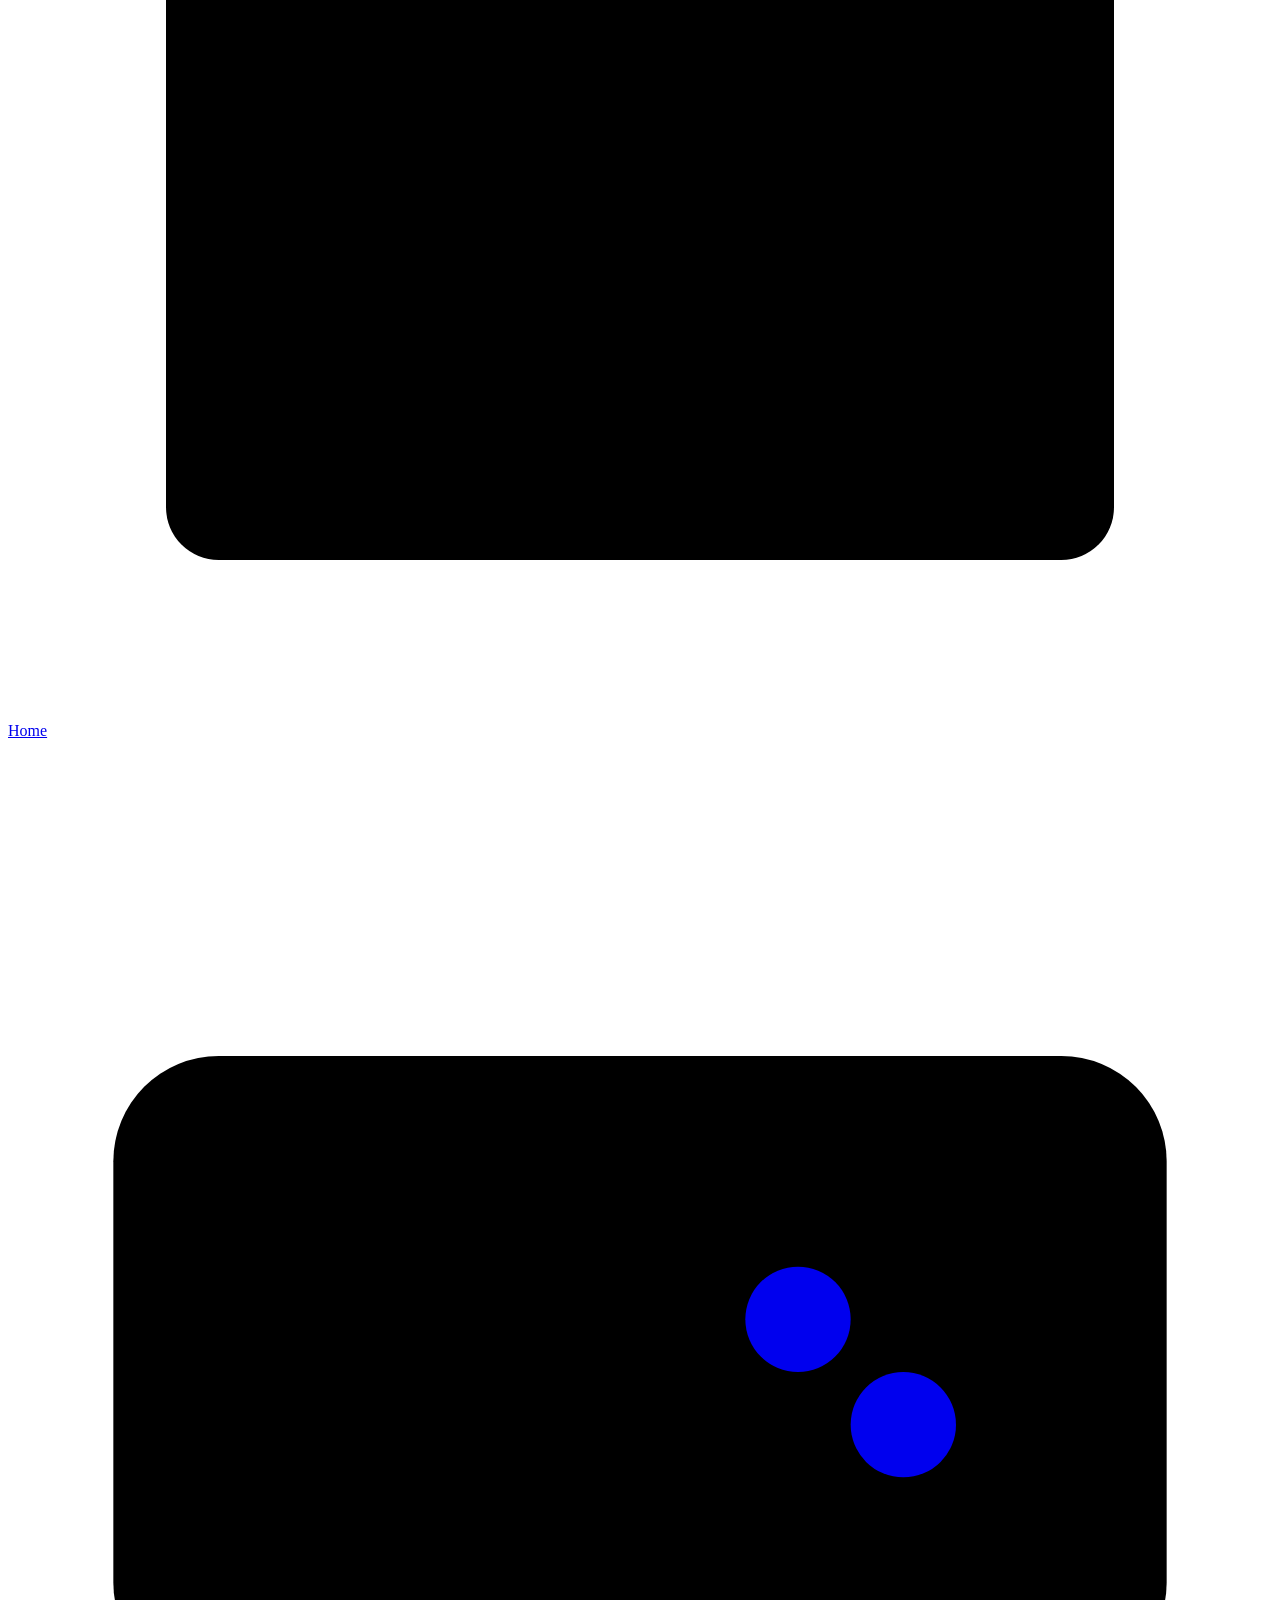
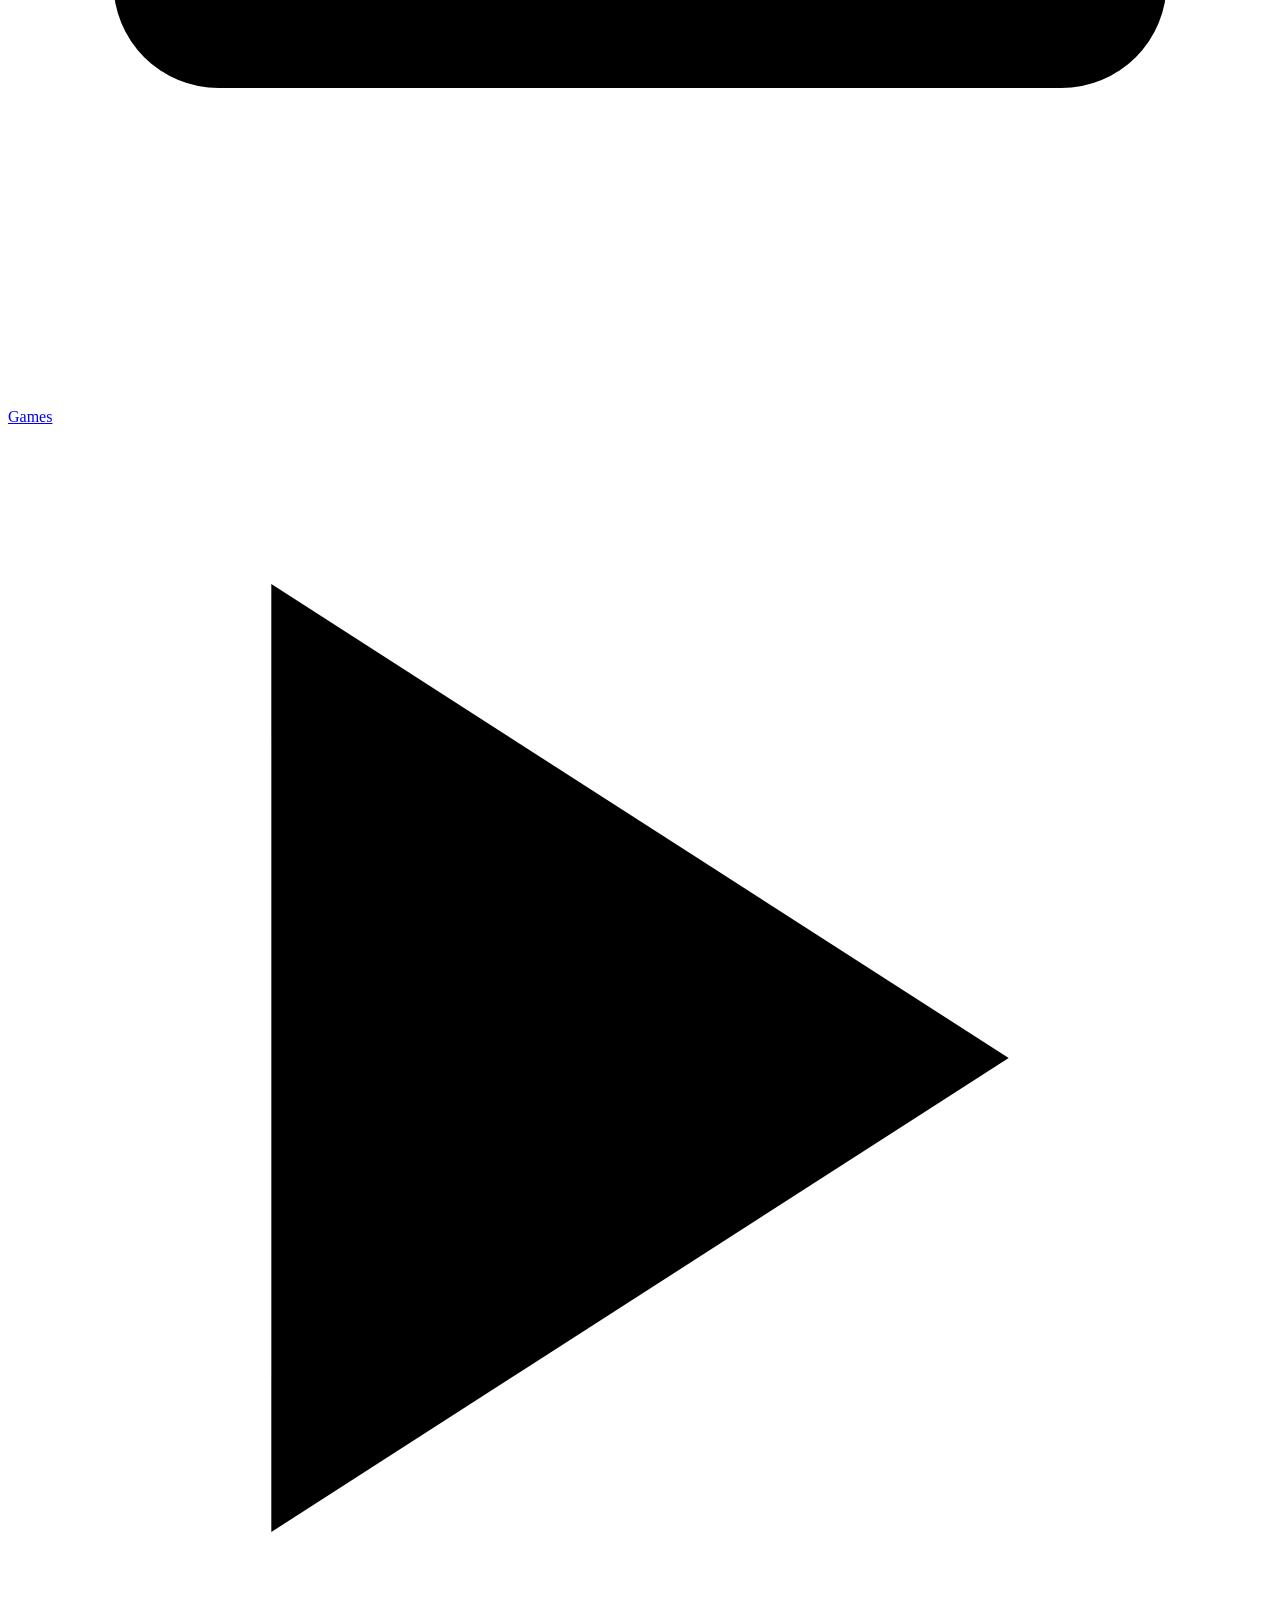
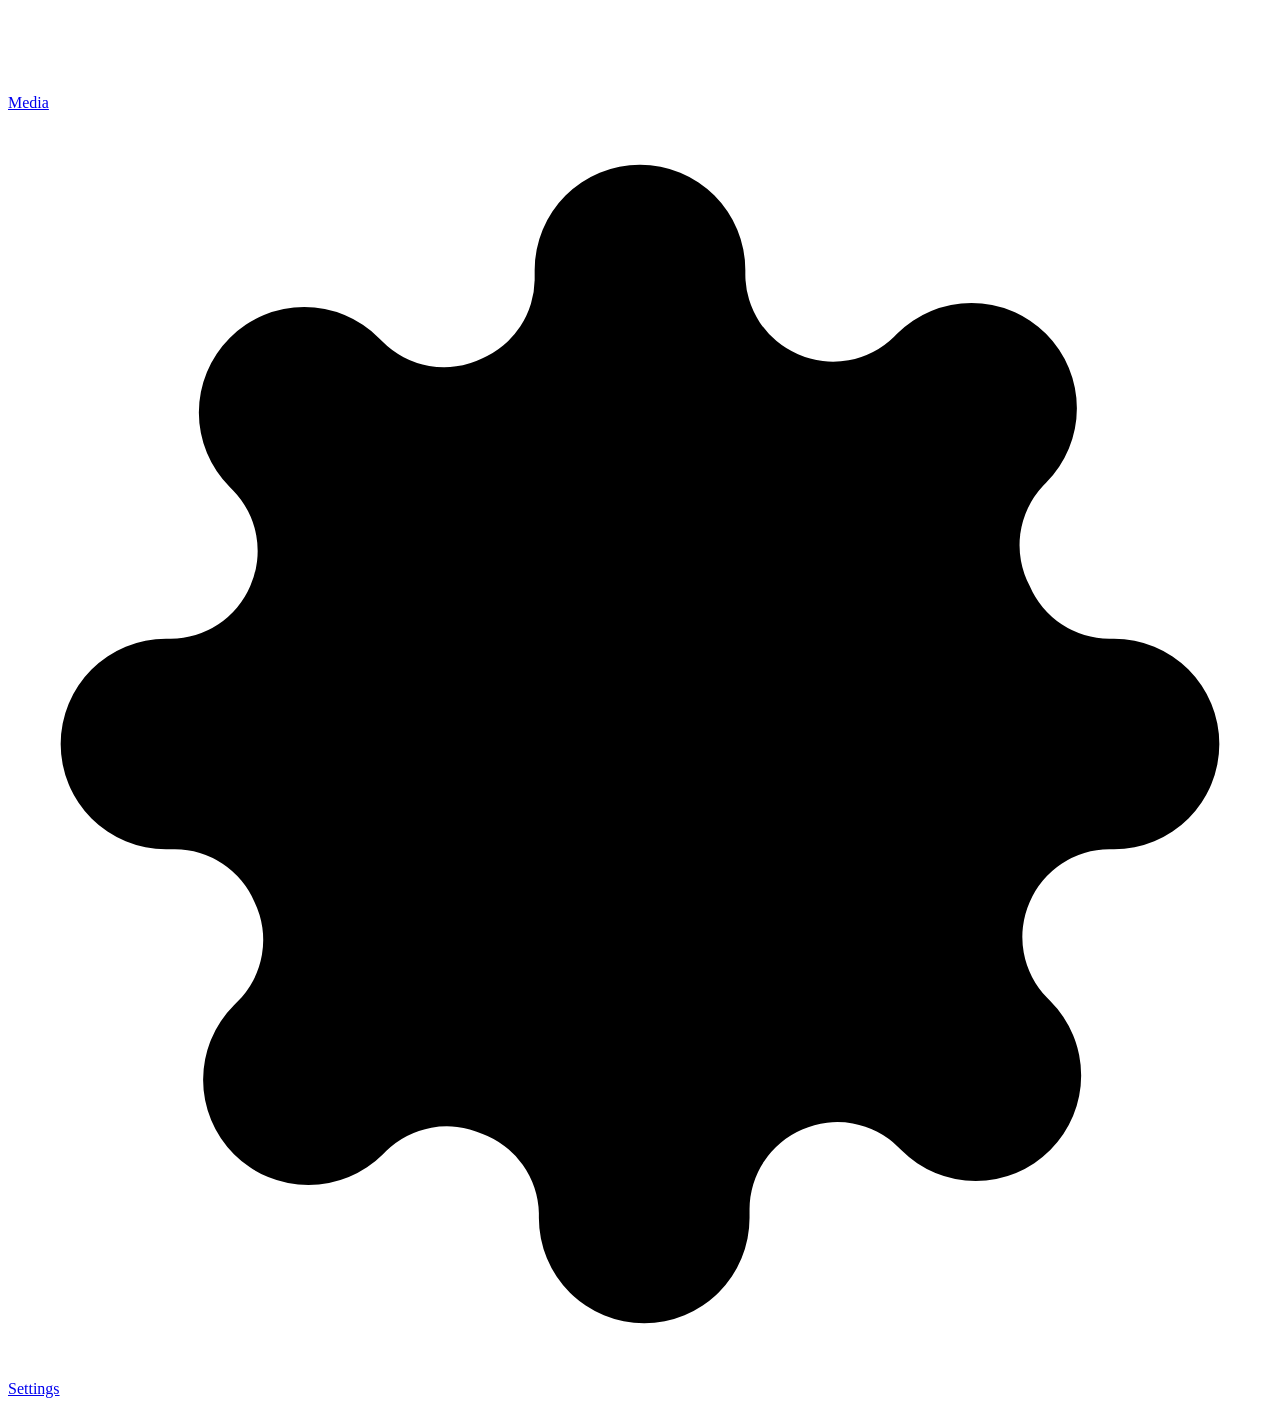
==== commit 0a5de879: "Revamp index.html for S0LACE2 layout and styles Updated the HTML structure and styles for S0LACE2, i" ====
--- a/index.html
+++ b/index.html
@@ -1,53 +1,94 @@
 <!DOCTYPE html>
 <html lang="en">
 <head>
-<meta charset="UTF-8" />
-<meta name="viewport" content="width=device-width, initial-scale=1.0" />
-<title>2S0LACE — unblocked</title>
-<meta name="description" content="2S0LACE — a clean, glass-styled home for unblocked HTML5 games." />
-<link rel="stylesheet" href="assets/css/tokens.css" />
-<link rel="stylesheet" href="assets/css/nav.css" />
-<link rel="stylesheet" href="assets/css/home.css" />
+  <meta charset="UTF-8" />
+  <meta name="viewport" content="width=device-width, initial-scale=1.0" />
+  <title>S0LACE2</title>
+  <link rel="stylesheet" href="/assets/css/s0lace2.css" />
+  <style>
+    .page-shell { display: flex; flex-direction: column; align-items: center; justify-content: center; height: 100vh; padding: 2rem; padding-bottom: 6rem; position: relative; z-index: 1; }
+    .wordmark {
+      font-family: var(--font-mono); font-weight: 600; font-size: clamp(2.6rem, 8vw, 4.6rem);
+      letter-spacing: 0.01em; line-height: 1; margin-bottom: 0.3em; animation: fade-up 0.8s var(--ease) both;
+      display: flex; align-items: center;
+    }
+    .wordmark .lens {
+      display: inline-block; width: 0.72em; height: 0.72em; border-radius: 50%; margin: 0 0.02em;
+      background: radial-gradient(circle at 35% 30%, rgba(255,255,255,0.95), rgba(255,255,255,0.15) 60%, rgba(255,255,255,0.35) 100%);
+      box-shadow: 0 0 20px rgba(255,255,255,0.5), inset 0 0 8px rgba(255,255,255,0.6);
+      transform: translateY(0.03em);
+    }
+    .tagline { font-family: var(--font-mono); font-size: 0.65rem; color: var(--ink-faint); letter-spacing: 0.25em; text-transform: uppercase; margin-bottom: 2.5rem; animation: fade-up 0.8s 0.1s var(--ease) both; }
+    #url-input-wrap { width: 100%; max-width: 560px; animation: fade-up 0.8s 0.2s var(--ease) both; }
+    .shortcuts { display: flex; gap: 1.5rem; margin-top: 2rem; animation: fade-up 0.8s 0.3s var(--ease) both; }
+    .shortcut { font-family: var(--font-mono); font-size: 0.6rem; color: var(--ink-faint); letter-spacing: 0.1em; text-transform: uppercase; cursor: pointer; transition: color var(--fast) var(--ease); }
+    .shortcut:hover { color: var(--ink); }
+    #status { margin-top: 1rem; font-family: var(--font-mono); font-size: 0.6rem; color: var(--ink-faint); letter-spacing: 0.1em; min-height: 1em; animation: fade-up 0.8s 0.35s var(--ease) both; }
+  </style>
 </head>
-<body data-page="home">
+<body>
 
-<div id="nav-mount"></div>
+<span class="corner tl"><span class="lens"></span> S0LACE2</span>
+<span class="corner br">v1.1.0</span>
 
-<div class="page">
-  <div class="content">
-    <div class="container landing-container">
-
-      <section class="landing">
-        <div class="landing-orb" aria-hidden="true">
-          <div class="orb-ring r1"></div>
-          <div class="orb-ring r2"></div>
-          <div class="orb-ring r3"></div>
-          <div class="orb-core"></div>
-        </div>
-
-        <span class="eyebrow">2s0lace · unblocked</span>
-        <h1 class="landing-title">2S<span class="lens-inline"></span>LACE</h1>
-
-        <nav class="quick-links">
-          <a href="games.html" class="quick-link glass">
-            <svg viewBox="0 0 24 24" fill="none" stroke="currentColor" stroke-width="1.6" stroke-linecap="round" stroke-linejoin="round"><rect x="3.5" y="3.5" width="7" height="7" rx="1.6"/><rect x="13.5" y="3.5" width="7" height="7" rx="1.6"/><rect x="3.5" y="13.5" width="7" height="7" rx="1.6"/><rect x="13.5" y="13.5" width="7" height="7" rx="1.6"/></svg>
-            <span>Games</span>
-          </a>
-          <a href="media.html" class="quick-link glass">
-            <svg viewBox="0 0 24 24" fill="none" stroke="currentColor" stroke-width="1.6" stroke-linecap="round" stroke-linejoin="round"><rect x="3" y="4.5" width="18" height="13" rx="2.4"/><path d="M9.5 8.2v5.6l4.8-2.8-4.8-2.8Z" fill="currentColor" stroke="none"/><path d="M8 20h8"/></svg>
-            <span>Media</span>
-          </a>
-          <a href="settings.html" class="quick-link glass">
-            <svg viewBox="0 0 24 24" fill="none" stroke="currentColor" stroke-width="1.6" stroke-linecap="round" stroke-linejoin="round"><circle cx="12" cy="12" r="3.2"/><path d="M19.4 13.5a1.7 1.7 0 0 0 .34 1.87l.06.06a2.05 2.05 0 1 1-2.9 2.9l-.06-.06a1.7 1.7 0 0 0-1.87-.34 1.7 1.7 0 0 0-1.03 1.56v.17a2.05 2.05 0 1 1-4.1 0v-.09a1.7 1.7 0 0 0-1.11-1.56 1.7 1.7 0 0 0-1.87.34l-.06.06a2.05 2.05 0 1 1-2.9-2.9l.06-.06a1.7 1.7 0 0 0 .34-1.87A1.7 1.7 0 0 0 2.79 12.5h-.17a2.05 2.05 0 1 1 0-4.1h.09A1.7 1.7 0 0 0 4.27 7.3a1.7 1.7 0 0 0-.34-1.87l-.06-.06a2.05 2.05 0 1 1 2.9-2.9l.06.06a1.7 1.7 0 0 0 1.87.34h.08A1.7 1.7 0 0 0 10.34 1.4v-.17a2.05 2.05 0 1 1 4.1 0v.09a1.7 1.7 0 0 0 1.03 1.56h.08a1.7 1.7 0 0 0 1.87-.34l.06-.06a2.05 2.05 0 1 1 2.9 2.9l-.06.06a1.7 1.7 0 0 0-.34 1.87v.08a1.7 1.7 0 0 0 1.56 1.03h.17a2.05 2.05 0 1 1 0 4.1h-.09a1.7 1.7 0 0 0-1.56 1.03Z"/></svg>
-            <span>Settings</span>
-          </a>
-        </nav>
-      </section>
-
-    </div>
+<div class="page-shell">
+  <h1 class="wordmark">S<span class="lens"></span>LACE2</h1>
+  <p class="tagline">Beta</p>
+  <div id="url-input-wrap" class="search-wrap glass">
+    <input id="url-input" type="text" placeholder="enter a url or search query..." autocomplete="off" spellcheck="false" />
+    <button id="go-btn">Go</button>
   </div>
 </div>
 
-<script src="assets/js/nav.js"></script>
+<!-- floating nav -->
+<nav class="nav">
+  <a class="nav-btn active" href="/" title="Home">
+    <svg viewBox="0 0 24 24"><path d="M3 9.5L12 3l9 6.5V20a1 1 0 01-1 1H4a1 1 0 01-1-1V9.5z"/><path d="M9 21V12h6v9"/></svg>
+    <span class="nav-label">Home</span>
+  </a>
+  <a class="nav-btn" href="/g" title="Games">
+    <svg viewBox="0 0 24 24"><rect x="2" y="6" width="20" height="12" rx="2"/><path d="M6 12h4M8 10v4"/><circle cx="15" cy="11" r="1" fill="currentColor"/><circle cx="17" cy="13" r="1" fill="currentColor"/></svg>
+    <span class="nav-label">Games</span>
+  </a>
+  <a class="nav-btn" href="/m" title="Media">
+    <svg viewBox="0 0 24 24"><polygon points="5,3 19,12 5,21"/></svg>
+    <span class="nav-label">Media</span>
+  </a>
+  <a class="nav-btn" href="/s" title="Settings">
+    <svg viewBox="0 0 24 24"><circle cx="12" cy="12" r="3"/><path d="M19.4 15a1.65 1.65 0 00.33 1.82l.06.06a2 2 0 010 2.83 2 2 0 01-2.83 0l-.06-.06a1.65 1.65 0 00-1.82-.33 1.65 1.65 0 00-1 1.51V21a2 2 0 01-4 0v-.09A1.65 1.65 0 009 19.4a1.65 1.65 0 00-1.82.33l-.06.06a2 2 0 01-2.83-2.83l.06-.06A1.65 1.65 0 004.68 15a1.65 1.65 0 00-1.51-1H3a2 2 0 010-4h.09A1.65 1.65 0 004.6 9a1.65 1.65 0 00-.33-1.82l-.06-.06a2 2 0 012.83-2.83l.06.06A1.65 1.65 0 009 4.68a1.65 1.65 0 001-1.51V3a2 2 0 014 0v.09a1.65 1.65 0 001 1.51 1.65 1.65 0 001.82-.33l.06-.06a2 2 0 012.83 2.83l-.06.06A1.65 1.65 0 0019.4 9a1.65 1.65 0 001.51 1H21a2 2 0 010 4h-.09a1.65 1.65 0 00-1.51 1z"/></svg>
+    <span class="nav-label">Settings</span>
+  </a>
+</nav>
+
+<script src="/uv/uv.bundle.js"></script>
+<script src="/uv/uv.config.js"></script>
+<script src="/global.js"></script>
+<script>
+  const UV_PREFIX = "/uv/service/";
+  const SW_PATH = "/uv/sw.js";
+  const SW_SCOPE = "/uv/service/";
+
+  function navigate(url) {
+    if (!url) return;
+    if (!url.startsWith("http://") && !url.startsWith("https://")) {
+      url = url.includes(".") && !url.includes(" ") ? "https://" + url : (window.S0LACE2_SEARCH || "https://duckduckgo.com/?q=") + encodeURIComponent(url);
+    }
+    const prefix = typeof __uv$config !== "undefined" ? __uv$config.prefix : UV_PREFIX;
+    const encode = typeof __uv$config !== "undefined" ? __uv$config.encodeUrl : encodeURIComponent;
+    location.href = prefix + encode(url);
+  }
+  function setInput(url) { document.getElementById("url-input").value = url; document.getElementById("url-input").focus(); }
+  document.getElementById("go-btn").addEventListener("click", () => navigate(document.getElementById("url-input").value.trim()));
+  document.getElementById("url-input").addEventListener("keydown", (e) => { if (e.key === "Enter") navigate(document.getElementById("url-input").value.trim()); });
+
+  if ("serviceWorker" in navigator) {
+    navigator.serviceWorker.register(SW_PATH, { scope: SW_SCOPE })
+      .then(() => {  })
+      .catch((e) => {  });
+  }
+</script>
+
+<div id="s0lace2-bg"></div>
+<script src="/assets/js/background.js"></script>
 </body>
 </html>
